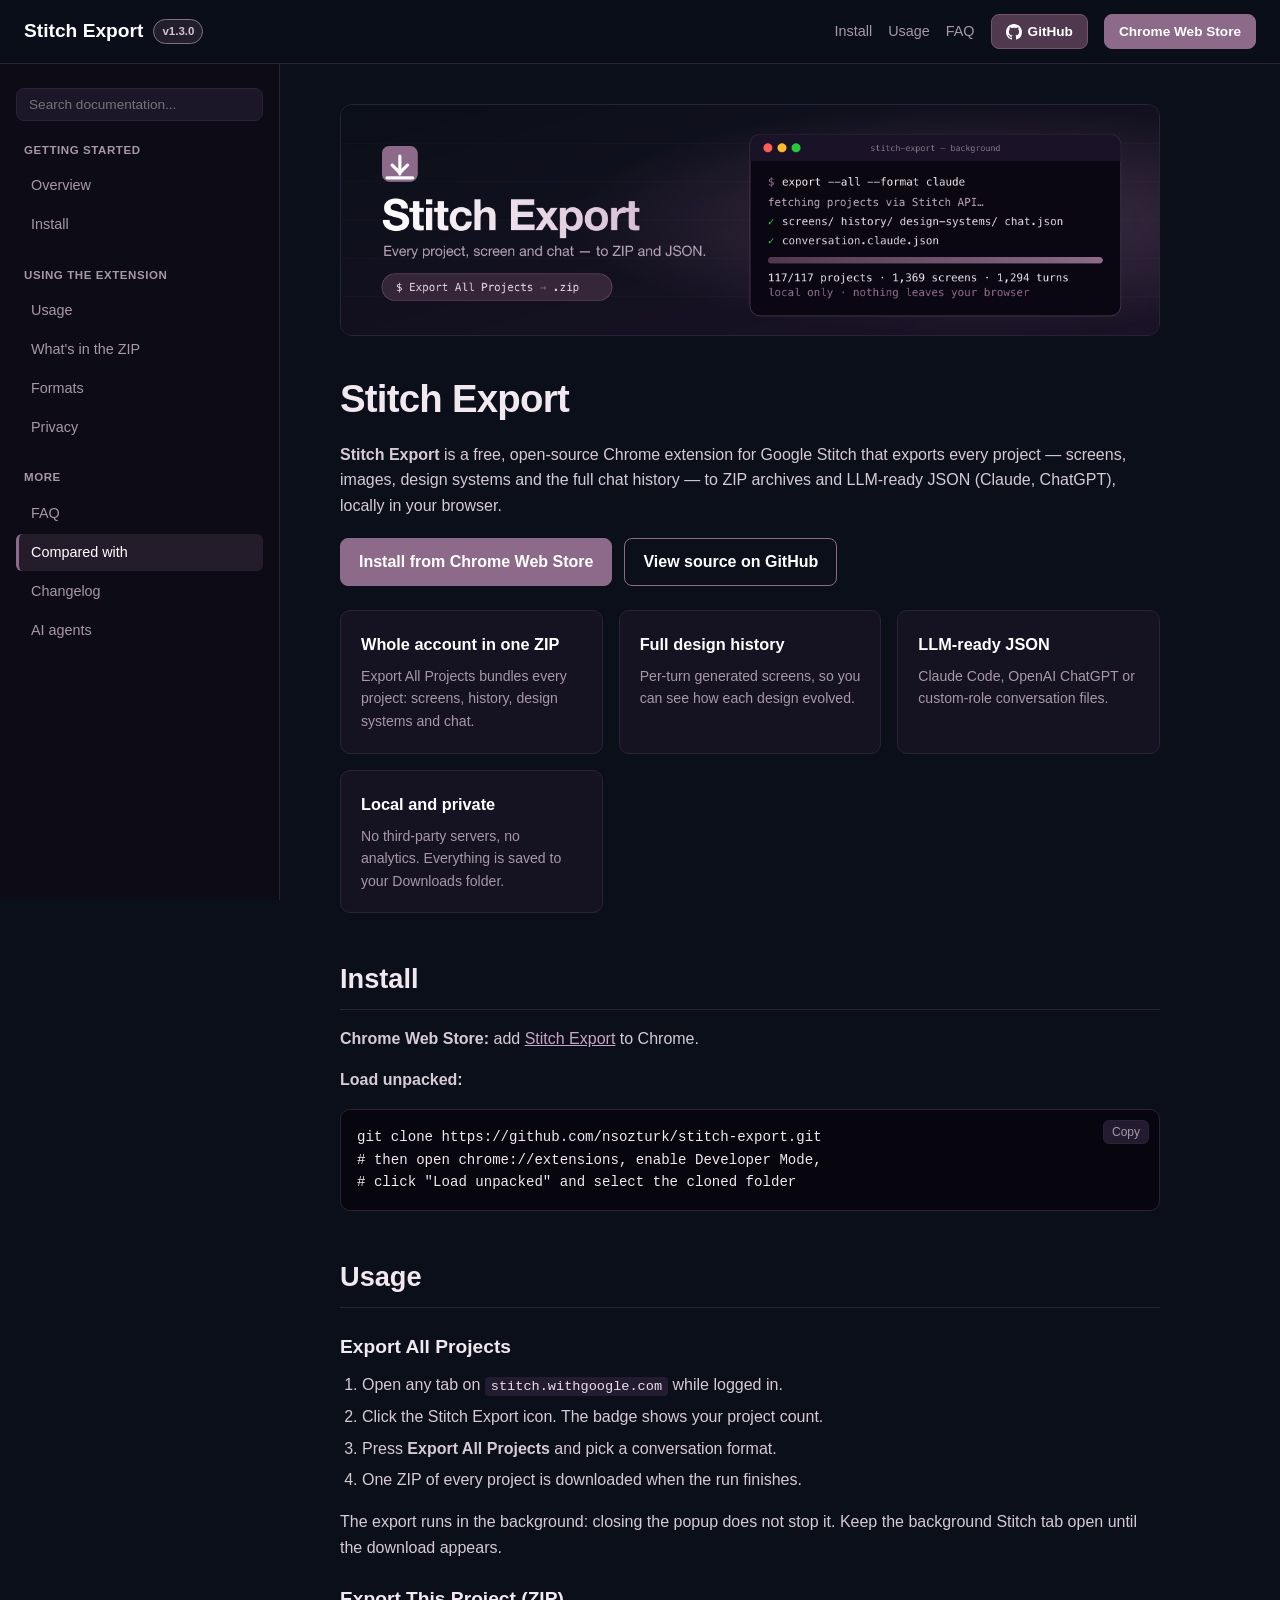
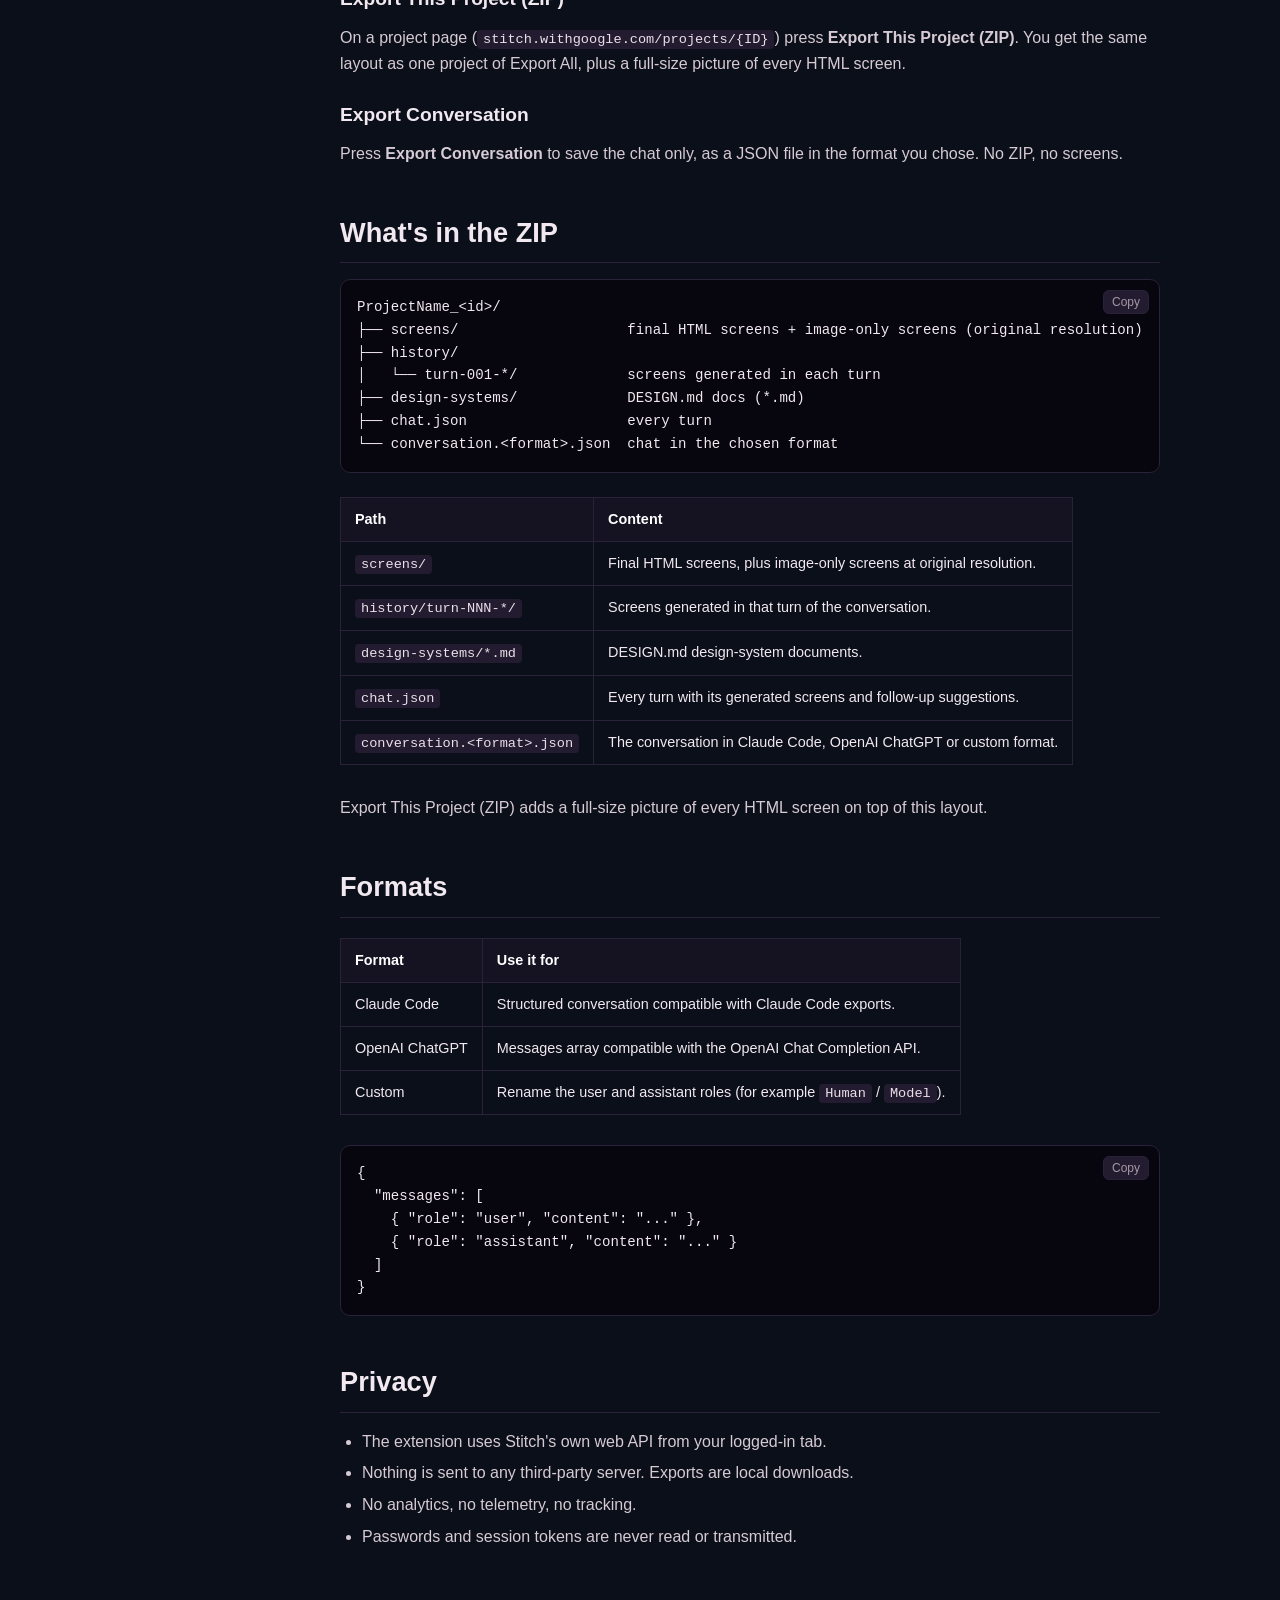
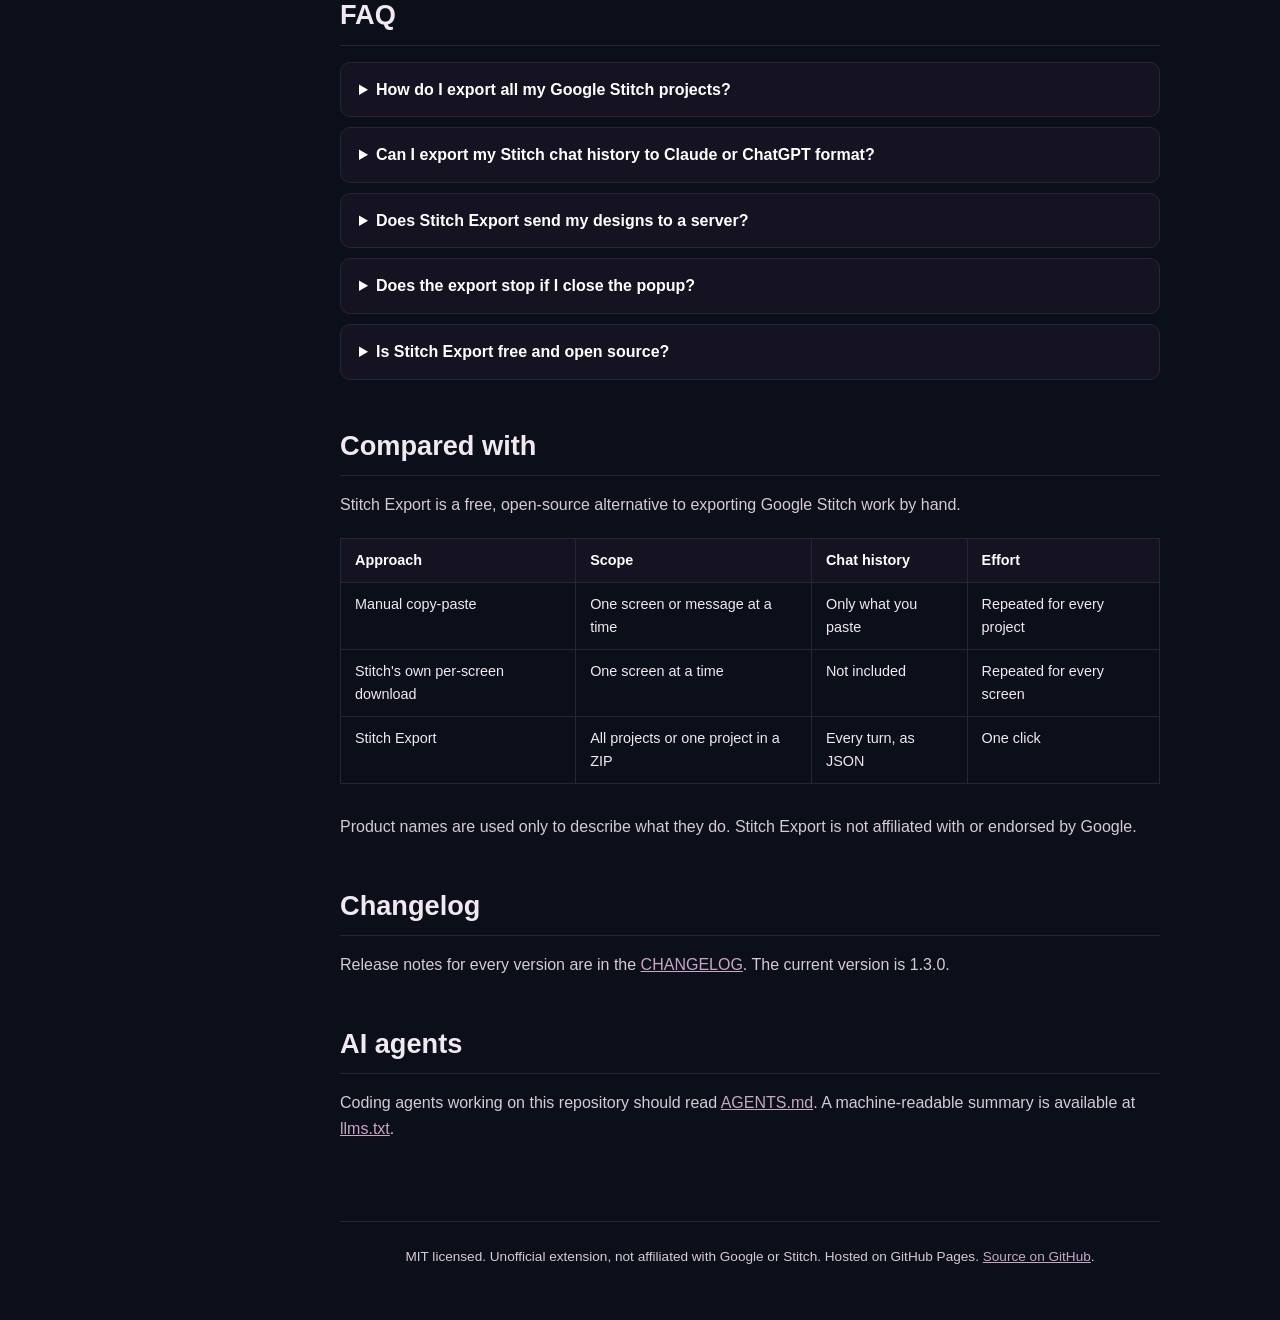
==== docs/index.html @ a4173d63 "release: v1.3.0, open-source docs portal and agent docs - manifest 1.3.0 with a clearer description;" ====
<!DOCTYPE html>
<html lang="en">
<head>
  <meta charset="UTF-8">
  <meta name="viewport" content="width=device-width, initial-scale=1.0">
  <title>Stitch Export — Export Google Stitch projects to ZIP and LLM-ready JSON</title>

  <meta name="description" content="Stitch Export is a free, open-source Chrome extension for Google Stitch that exports every project — screens, images, design systems and the full chat history — to ZIP archives and LLM-ready JSON (Claude, ChatGPT), locally in your browser.">
  <meta name="keywords" content="stitch export, google stitch, stitch export chrome extension, export stitch projects, stitch to zip, stitch chat history export, design.md, claude code json, chatgpt json, open source chrome extension">
  <meta name="author" content="nsozturk">
  <meta name="robots" content="index, follow">
  <link rel="canonical" href="https://nsozturk.github.io/stitch-export/">

  <meta property="og:type" content="website">
  <meta property="og:url" content="https://nsozturk.github.io/stitch-export/">
  <meta property="og:title" content="Stitch Export — Export Google Stitch projects to ZIP and LLM-ready JSON">
  <meta property="og:description" content="Free, open-source Chrome extension that exports every Google Stitch project — screens, images, design systems and chat history — to ZIP and Claude/ChatGPT JSON, locally.">
  <meta property="og:image" content="https://nsozturk.github.io/stitch-export/assets/banner.png">
  <meta property="og:site_name" content="Stitch Export">

  <meta name="twitter:card" content="summary_large_image">
  <meta name="twitter:url" content="https://nsozturk.github.io/stitch-export/">
  <meta name="twitter:title" content="Stitch Export — Export Google Stitch projects to ZIP and LLM-ready JSON">
  <meta name="twitter:description" content="Free, open-source Chrome extension that exports every Google Stitch project to ZIP and Claude/ChatGPT JSON, locally in your browser.">
  <meta name="twitter:image" content="https://nsozturk.github.io/stitch-export/assets/banner.png">

  <script type="application/ld+json">
  {
    "@context": "https://schema.org",
    "@graph": [
      {
        "@type": "SoftwareApplication",
        "name": "Stitch Export",
        "operatingSystem": "Chrome (Windows, macOS, Linux)",
        "applicationCategory": "BrowserApplication",
        "softwareVersion": "1.3.0",
        "description": "Stitch Export is a free, open-source Chrome extension for Google Stitch that exports every project — screens, images, design systems and the full chat history — to ZIP archives and LLM-ready JSON (Claude, ChatGPT), locally in your browser.",
        "url": "https://nsozturk.github.io/stitch-export/",
        "downloadUrl": "https://chromewebstore.google.com/detail/stitch-export/epmhicnoeiapmnobjhlliadbafbkdmag",
        "codeRepository": "https://github.com/nsozturk/stitch-export",
        "license": "https://opensource.org/licenses/MIT",
        "image": "https://nsozturk.github.io/stitch-export/assets/banner.png",
        "offers": { "@type": "Offer", "price": "0", "priceCurrency": "USD" },
        "author": { "@type": "Person", "name": "nsozturk", "url": "https://github.com/nsozturk" }
      },
      {
        "@type": "FAQPage",
        "mainEntity": [
          {
            "@type": "Question",
            "name": "How do I export all my Google Stitch projects?",
            "acceptedAnswer": { "@type": "Answer", "text": "Install Stitch Export, open any stitch.withgoogle.com tab, click the extension icon and press Export All Projects. One ZIP with every project is downloaded." }
          },
          {
            "@type": "Question",
            "name": "Can I export my Stitch chat history to Claude or ChatGPT format?",
            "acceptedAnswer": { "@type": "Answer", "text": "Yes. Choose Claude Code, OpenAI ChatGPT or a Custom format with your own user and assistant role names. The result is a conversation JSON file." }
          },
          {
            "@type": "Question",
            "name": "Does Stitch Export send my designs to a server?",
            "acceptedAnswer": { "@type": "Answer", "text": "No. It calls Stitch's own web API from your logged-in tab and saves files locally. Nothing is sent to any third-party server, and there is no analytics or telemetry." }
          },
          {
            "@type": "Question",
            "name": "Does the export stop if I close the popup?",
            "acceptedAnswer": { "@type": "Answer", "text": "No. The export runs in the background. Keep the background Stitch tab open until the ZIP is downloaded." }
          },
          {
            "@type": "Question",
            "name": "Is Stitch Export free and open source?",
            "acceptedAnswer": { "@type": "Answer", "text": "Yes. It is free, MIT licensed, and the source is on GitHub. It is an unofficial extension and is not affiliated with Google." }
          }
        ]
      }
    ]
  }
  </script>

  <style>
    :root {
      --bg: #0b0f19;
      --card-bg: #151222;
      --sidebar-bg: #0d0b16;
      --border: #2a2238;
      --text: #f1e8f0;
      --text-muted: #a898a6;
      --accent: #8D6A8A;
      --accent-2: #745472;
      --accent-3: #50384E;
      --accent-glow: rgba(141, 106, 138, 0.18);
      --code-bg: #07050d;
      --sidebar-width: 280px;
    }
    * { box-sizing: border-box; margin: 0; padding: 0; }
    html { scroll-behavior: smooth; scroll-padding-top: 80px; }
    body {
      font-family: -apple-system, BlinkMacSystemFont, "Segoe UI", Roboto, "Helvetica Neue", Arial, sans-serif;
      background: var(--bg); color: var(--text); line-height: 1.6; overflow-x: hidden;
    }
    a { color: #c9a6c5; }
    header.navbar {
      position: sticky; top: 0; z-index: 50; height: 64px;
      background: rgba(11, 15, 25, 0.88); backdrop-filter: blur(12px);
      border-bottom: 1px solid var(--border);
      display: flex; align-items: center; justify-content: space-between; padding: 0 24px;
    }
    .brand { display: flex; align-items: center; gap: 10px; font-weight: 800; font-size: 1.2rem; color: #fff; text-decoration: none; }
    .brand .badge {
      background: var(--accent-glow); color: #d9bfd6; border: 1px solid var(--accent);
      font-size: 0.72rem; padding: 2px 8px; border-radius: 9999px; font-weight: 600;
    }
    .nav-actions { display: flex; align-items: center; gap: 16px; }
    .nav-link { color: var(--text-muted); text-decoration: none; font-weight: 500; font-size: 0.9rem; }
    .nav-link:hover { color: #fff; }
    .btn-github, .btn-store {
      color: #fff; padding: 6px 14px; border-radius: 8px; text-decoration: none;
      font-size: 0.85rem; font-weight: 600; display: flex; align-items: center; gap: 6px;
      border: 1px solid var(--accent-2); background: var(--accent-3);
    }
    .btn-store { background: var(--accent); border-color: var(--accent); }
    .btn-github:hover { background: var(--accent-2); }
    .btn-store:hover { background: var(--accent-2); }

    .container { display: flex; max-width: 1440px; margin: 0 auto; }
    aside.sidebar {
      width: var(--sidebar-width); flex-shrink: 0; position: sticky; top: 64px; height: calc(100vh - 64px);
      background: var(--sidebar-bg); border-right: 1px solid var(--border); padding: 24px 16px; overflow-y: auto;
    }
    .search-box { margin-bottom: 20px; }
    .search-box input {
      width: 100%; background: #1b1628; border: 1px solid var(--border); border-radius: 8px;
      padding: 8px 12px; color: #fff; font-size: 0.85rem; outline: none;
    }
    .search-box input:focus { border-color: var(--accent); }
    .nav-section { margin-bottom: 22px; }
    .nav-section-title {
      font-size: 0.72rem; text-transform: uppercase; letter-spacing: 0.05em;
      color: var(--text-muted); margin-bottom: 8px; font-weight: 700; padding-left: 8px;
    }
    .nav-menu-item {
      display: block; padding: 7px 12px; color: var(--text-muted); text-decoration: none;
      font-size: 0.9rem; font-weight: 500; border-radius: 6px; margin-bottom: 2px; border-left: 3px solid transparent;
    }
    .nav-menu-item:hover, .nav-menu-item.active { color: #fff; background: var(--accent-glow); border-left-color: var(--accent); }

    main.content { flex: 1; min-width: 0; padding: 40px 60px; max-width: 940px; }
    .banner-hero { width: 100%; border-radius: 12px; border: 1px solid var(--border); margin-bottom: 32px; overflow: hidden; }
    .banner-hero img { width: 100%; height: auto; display: block; }
    h1 { font-size: 2.4rem; font-weight: 800; margin-bottom: 12px; letter-spacing: -0.02em; }
    h2 { font-size: 1.7rem; font-weight: 700; margin: 44px 0 16px; padding-bottom: 8px; border-bottom: 1px solid var(--border); }
    h3 { font-size: 1.2rem; font-weight: 600; margin: 24px 0 10px; }
    p { margin-bottom: 16px; color: #d6cad4; }
    ul, ol { margin: 0 0 16px 22px; color: #d6cad4; }
    li { margin-bottom: 6px; }

    pre {
      background: var(--code-bg); border: 1px solid var(--border); border-radius: 10px;
      padding: 16px; overflow-x: auto; margin: 16px 0 24px; position: relative;
    }
    code { font-family: ui-monospace, SFMono-Regular, Menlo, Consolas, monospace; font-size: 0.88rem; }
    p code, li code, td code {
      background: #231c30; color: #ecdfea; padding: 2px 6px; border-radius: 4px; font-size: 0.85rem;
    }
    .copy-btn {
      position: absolute; top: 10px; right: 10px; background: #231c30; color: var(--text-muted);
      border: 1px solid var(--border); padding: 4px 8px; border-radius: 6px; font-size: 0.75rem; cursor: pointer;
    }
    .copy-btn:hover { color: #fff; background: var(--accent-3); }

    table { width: 100%; border-collapse: collapse; margin: 20px 0 30px; display: block; overflow-x: auto; }
    th, td { border: 1px solid var(--border); padding: 10px 14px; text-align: left; font-size: 0.9rem; vertical-align: top; }
    th { background: var(--card-bg); color: #fff; font-weight: 600; }

    .feature-grid { display: grid; grid-template-columns: repeat(auto-fit, minmax(250px, 1fr)); gap: 16px; margin: 24px 0; }
    .feature-card { background: var(--card-bg); border: 1px solid var(--border); border-radius: 10px; padding: 20px; }
    .feature-card h4 { font-size: 1.02rem; margin-bottom: 8px; color: #fff; }
    .feature-card p { font-size: 0.88rem; margin: 0; color: var(--text-muted); }
    .cta { display: flex; flex-wrap: wrap; gap: 12px; margin: 20px 0 8px; }
    .cta a { text-decoration: none; padding: 10px 18px; border-radius: 8px; font-weight: 600; color: #fff; border: 1px solid var(--accent); }
    .cta a.primary { background: var(--accent); }
    .cta a:hover { background: var(--accent-2); }
    details { background: var(--card-bg); border: 1px solid var(--border); border-radius: 10px; padding: 14px 18px; margin-bottom: 10px; }
    summary { cursor: pointer; font-weight: 600; color: #fff; }
    details p { margin: 10px 0 0; }
    footer { margin-top: 80px; padding-top: 24px; border-top: 1px solid var(--border); font-size: 0.85rem; color: var(--text-muted); text-align: center; }

    @media (max-width: 900px) {
      aside.sidebar { display: none; }
      main.content { padding: 24px; }
      .nav-link { display: none; }
    }
  </style>
</head>
<body>

  <header class="navbar">
    <a href="#overview" class="brand">Stitch Export <span class="badge">v1.3.0</span></a>
    <div class="nav-actions">
      <a href="#install" class="nav-link">Install</a>
      <a href="#usage" class="nav-link">Usage</a>
      <a href="#faq" class="nav-link">FAQ</a>
      <a href="https://github.com/nsozturk/stitch-export" target="_blank" rel="noopener" class="btn-github">
        <svg height="16" width="16" viewBox="0 0 16 16" fill="currentColor" aria-hidden="true"><path d="M8 0C3.58 0 0 3.58 0 8c0 3.54 2.29 6.53 5.47 7.59.4.07.55-.17.55-.38 0-.19-.01-.82-.01-1.49-2.01.37-2.53-.49-2.69-.94-.09-.23-.48-.94-.82-1.13-.28-.15-.68-.52-.01-.53.63-.01 1.08.58 1.23.82.72 1.21 1.87.87 2.33.66.07-.52.28-.87.51-1.07-1.78-.2-3.64-.89-3.64-3.95 0-.87.31-1.59.82-2.15-.08-.2-.36-1.02.08-2.12 0 0 .67-.21 2.2.82.64-.18 1.32-.27 2-.27.68 0 1.36.09 2 .27 1.53-1.04 2.2-.82 2.2-.82.44 1.1.16 1.92.08 2.12.51.56.82 1.27.82 2.15 0 3.07-1.87 3.75-3.65 3.95.29.25.54.73.54 1.48 0 1.07-.01 1.93-.01 2.2 0 .21.15.46.55.38A8.013 8.013 0 0016 8c0-4.42-3.58-8-8-8z"/></svg>
        GitHub
      </a>
      <a href="https://chromewebstore.google.com/detail/stitch-export/epmhicnoeiapmnobjhlliadbafbkdmag" target="_blank" rel="noopener" class="btn-store">Chrome Web Store</a>
    </div>
  </header>

  <div class="container">
    <aside class="sidebar">
      <div class="search-box">
        <input type="text" id="docSearch" placeholder="Search documentation..." aria-label="Search documentation">
      </div>
      <div class="nav-section">
        <div class="nav-section-title">Getting Started</div>
        <a href="#overview" class="nav-menu-item active">Overview</a>
        <a href="#install" class="nav-menu-item">Install</a>
      </div>
      <div class="nav-section">
        <div class="nav-section-title">Using the extension</div>
        <a href="#usage" class="nav-menu-item">Usage</a>
        <a href="#zip-contents" class="nav-menu-item">What's in the ZIP</a>
        <a href="#formats" class="nav-menu-item">Formats</a>
        <a href="#privacy" class="nav-menu-item">Privacy</a>
      </div>
      <div class="nav-section">
        <div class="nav-section-title">More</div>
        <a href="#faq" class="nav-menu-item">FAQ</a>
        <a href="#alternatives" class="nav-menu-item">Compared with</a>
        <a href="#changelog" class="nav-menu-item">Changelog</a>
        <a href="#ai-agents" class="nav-menu-item">AI agents</a>
      </div>
    </aside>

    <main class="content">
      <div class="banner-hero">
        <img src="assets/banner.png" onerror="this.src='../assets/banner.png'" alt="Stitch Export Banner">
      </div>

      <section id="overview">
        <h1>Stitch Export</h1>
        <p><strong>Stitch Export</strong> is a free, open-source Chrome extension for Google Stitch that exports every project — screens, images, design systems and the full chat history — to ZIP archives and LLM-ready JSON (Claude, ChatGPT), locally in your browser.</p>
        <div class="cta">
          <a class="primary" href="https://chromewebstore.google.com/detail/stitch-export/epmhicnoeiapmnobjhlliadbafbkdmag" target="_blank" rel="noopener">Install from Chrome Web Store</a>
          <a href="https://github.com/nsozturk/stitch-export" target="_blank" rel="noopener">View source on GitHub</a>
        </div>
        <div class="feature-grid">
          <div class="feature-card"><h4>Whole account in one ZIP</h4><p>Export All Projects bundles every project: screens, history, design systems and chat.</p></div>
          <div class="feature-card"><h4>Full design history</h4><p>Per-turn generated screens, so you can see how each design evolved.</p></div>
          <div class="feature-card"><h4>LLM-ready JSON</h4><p>Claude Code, OpenAI ChatGPT or custom-role conversation files.</p></div>
          <div class="feature-card"><h4>Local and private</h4><p>No third-party servers, no analytics. Everything is saved to your Downloads folder.</p></div>
        </div>
      </section>

      <section id="install">
        <h2>Install</h2>
        <p><strong>Chrome Web Store:</strong> add <a href="https://chromewebstore.google.com/detail/stitch-export/epmhicnoeiapmnobjhlliadbafbkdmag" target="_blank" rel="noopener">Stitch Export</a> to Chrome.</p>
        <p><strong>Load unpacked:</strong></p>
        <pre><button class="copy-btn" onclick="copyCode(this)">Copy</button><code>git clone https://github.com/nsozturk/stitch-export.git
# then open chrome://extensions, enable Developer Mode,
# click "Load unpacked" and select the cloned folder</code></pre>
      </section>

      <section id="usage">
        <h2>Usage</h2>
        <h3>Export All Projects</h3>
        <ol>
          <li>Open any tab on <code>stitch.withgoogle.com</code> while logged in.</li>
          <li>Click the Stitch Export icon. The badge shows your project count.</li>
          <li>Press <strong>Export All Projects</strong> and pick a conversation format.</li>
          <li>One ZIP of every project is downloaded when the run finishes.</li>
        </ol>
        <p>The export runs in the background: closing the popup does not stop it. Keep the background Stitch tab open until the download appears.</p>
        <h3>Export This Project (ZIP)</h3>
        <p>On a project page (<code>stitch.withgoogle.com/projects/{ID}</code>) press <strong>Export This Project (ZIP)</strong>. You get the same layout as one project of Export All, plus a full-size picture of every HTML screen.</p>
        <h3>Export Conversation</h3>
        <p>Press <strong>Export Conversation</strong> to save the chat only, as a JSON file in the format you chose. No ZIP, no screens.</p>
      </section>

      <section id="zip-contents">
        <h2>What's in the ZIP</h2>
        <pre><button class="copy-btn" onclick="copyCode(this)">Copy</button><code>ProjectName_&lt;id&gt;/
├── screens/                    final HTML screens + image-only screens (original resolution)
├── history/
│   └── turn-001-*/             screens generated in each turn
├── design-systems/             DESIGN.md docs (*.md)
├── chat.json                   every turn
└── conversation.&lt;format&gt;.json  chat in the chosen format</code></pre>
        <table>
          <thead><tr><th>Path</th><th>Content</th></tr></thead>
          <tbody>
            <tr><td><code>screens/</code></td><td>Final HTML screens, plus image-only screens at original resolution.</td></tr>
            <tr><td><code>history/turn-NNN-*/</code></td><td>Screens generated in that turn of the conversation.</td></tr>
            <tr><td><code>design-systems/*.md</code></td><td>DESIGN.md design-system documents.</td></tr>
            <tr><td><code>chat.json</code></td><td>Every turn with its generated screens and follow-up suggestions.</td></tr>
            <tr><td><code>conversation.&lt;format&gt;.json</code></td><td>The conversation in Claude Code, OpenAI ChatGPT or custom format.</td></tr>
          </tbody>
        </table>
        <p>Export This Project (ZIP) adds a full-size picture of every HTML screen on top of this layout.</p>
      </section>

      <section id="formats">
        <h2>Formats</h2>
        <table>
          <thead><tr><th>Format</th><th>Use it for</th></tr></thead>
          <tbody>
            <tr><td>Claude Code</td><td>Structured conversation compatible with Claude Code exports.</td></tr>
            <tr><td>OpenAI ChatGPT</td><td>Messages array compatible with the OpenAI Chat Completion API.</td></tr>
            <tr><td>Custom</td><td>Rename the user and assistant roles (for example <code>Human</code> / <code>Model</code>).</td></tr>
          </tbody>
        </table>
        <pre><button class="copy-btn" onclick="copyCode(this)">Copy</button><code>{
  "messages": [
    { "role": "user", "content": "..." },
    { "role": "assistant", "content": "..." }
  ]
}</code></pre>
      </section>

      <section id="privacy">
        <h2>Privacy</h2>
        <ul>
          <li>The extension uses Stitch's own web API from your logged-in tab.</li>
          <li>Nothing is sent to any third-party server. Exports are local downloads.</li>
          <li>No analytics, no telemetry, no tracking.</li>
          <li>Passwords and session tokens are never read or transmitted.</li>
        </ul>
      </section>

      <section id="faq">
        <h2>FAQ</h2>
        <details><summary>How do I export all my Google Stitch projects?</summary><p>Install Stitch Export, open any stitch.withgoogle.com tab, click the extension icon and press Export All Projects. One ZIP with every project is downloaded.</p></details>
        <details><summary>Can I export my Stitch chat history to Claude or ChatGPT format?</summary><p>Yes. Choose Claude Code, OpenAI ChatGPT or a Custom format with your own user and assistant role names. The result is a conversation JSON file.</p></details>
        <details><summary>Does Stitch Export send my designs to a server?</summary><p>No. It calls Stitch's own web API from your logged-in tab and saves files locally. Nothing is sent to any third-party server, and there is no analytics or telemetry.</p></details>
        <details><summary>Does the export stop if I close the popup?</summary><p>No. The export runs in the background. Keep the background Stitch tab open until the ZIP is downloaded.</p></details>
        <details><summary>Is Stitch Export free and open source?</summary><p>Yes. It is free, MIT licensed, and the source is on GitHub. It is an unofficial extension and is not affiliated with Google.</p></details>
      </section>

      <section id="alternatives">
        <h2>Compared with</h2>
        <p>Stitch Export is a free, open-source alternative to exporting Google Stitch work by hand.</p>
        <table>
          <thead><tr><th>Approach</th><th>Scope</th><th>Chat history</th><th>Effort</th></tr></thead>
          <tbody>
            <tr><td>Manual copy-paste</td><td>One screen or message at a time</td><td>Only what you paste</td><td>Repeated for every project</td></tr>
            <tr><td>Stitch's own per-screen download</td><td>One screen at a time</td><td>Not included</td><td>Repeated for every screen</td></tr>
            <tr><td>Stitch Export</td><td>All projects or one project in a ZIP</td><td>Every turn, as JSON</td><td>One click</td></tr>
          </tbody>
        </table>
        <p>Product names are used only to describe what they do. Stitch Export is not affiliated with or endorsed by Google.</p>
      </section>

      <section id="changelog">
        <h2>Changelog</h2>
        <p>Release notes for every version are in the <a href="https://github.com/nsozturk/stitch-export/blob/main/CHANGELOG.md" target="_blank" rel="noopener">CHANGELOG</a>. The current version is 1.3.0.</p>
      </section>

      <section id="ai-agents">
        <h2>AI agents</h2>
        <p>Coding agents working on this repository should read <a href="https://github.com/nsozturk/stitch-export/blob/main/AGENTS.md" target="_blank" rel="noopener">AGENTS.md</a>. A machine-readable summary is available at <a href="llms.txt">llms.txt</a>.</p>
      </section>

      <footer>
        <p>MIT licensed. Unofficial extension, not affiliated with Google or Stitch. Hosted on GitHub Pages. <a href="https://github.com/nsozturk/stitch-export">Source on GitHub</a>.</p>
      </footer>
    </main>
  </div>

  <script>
    function copyCode(btn) {
      var code = btn.nextElementSibling.innerText;
      navigator.clipboard.writeText(code).then(function () {
        btn.innerText = 'Copied!';
        setTimeout(function () { btn.innerText = 'Copy'; }, 2000);
      });
    }
    document.getElementById('docSearch').addEventListener('input', function (e) {
      var q = e.target.value.toLowerCase();
      document.querySelectorAll('main.content section').forEach(function (sec) {
        sec.style.display = sec.innerText.toLowerCase().indexOf(q) !== -1 ? '' : 'none';
      });
    });
    var links = document.querySelectorAll('.nav-menu-item');
    var obs = new IntersectionObserver(function (entries) {
      entries.forEach(function (en) {
        if (en.isIntersecting) {
          links.forEach(function (l) { l.classList.toggle('active', l.getAttribute('href') === '#' + en.target.id); });
        }
      });
    }, { rootMargin: '-30% 0px -60% 0px' });
    document.querySelectorAll('main.content section').forEach(function (s) { obs.observe(s); });
  </script>
</body>
</html>
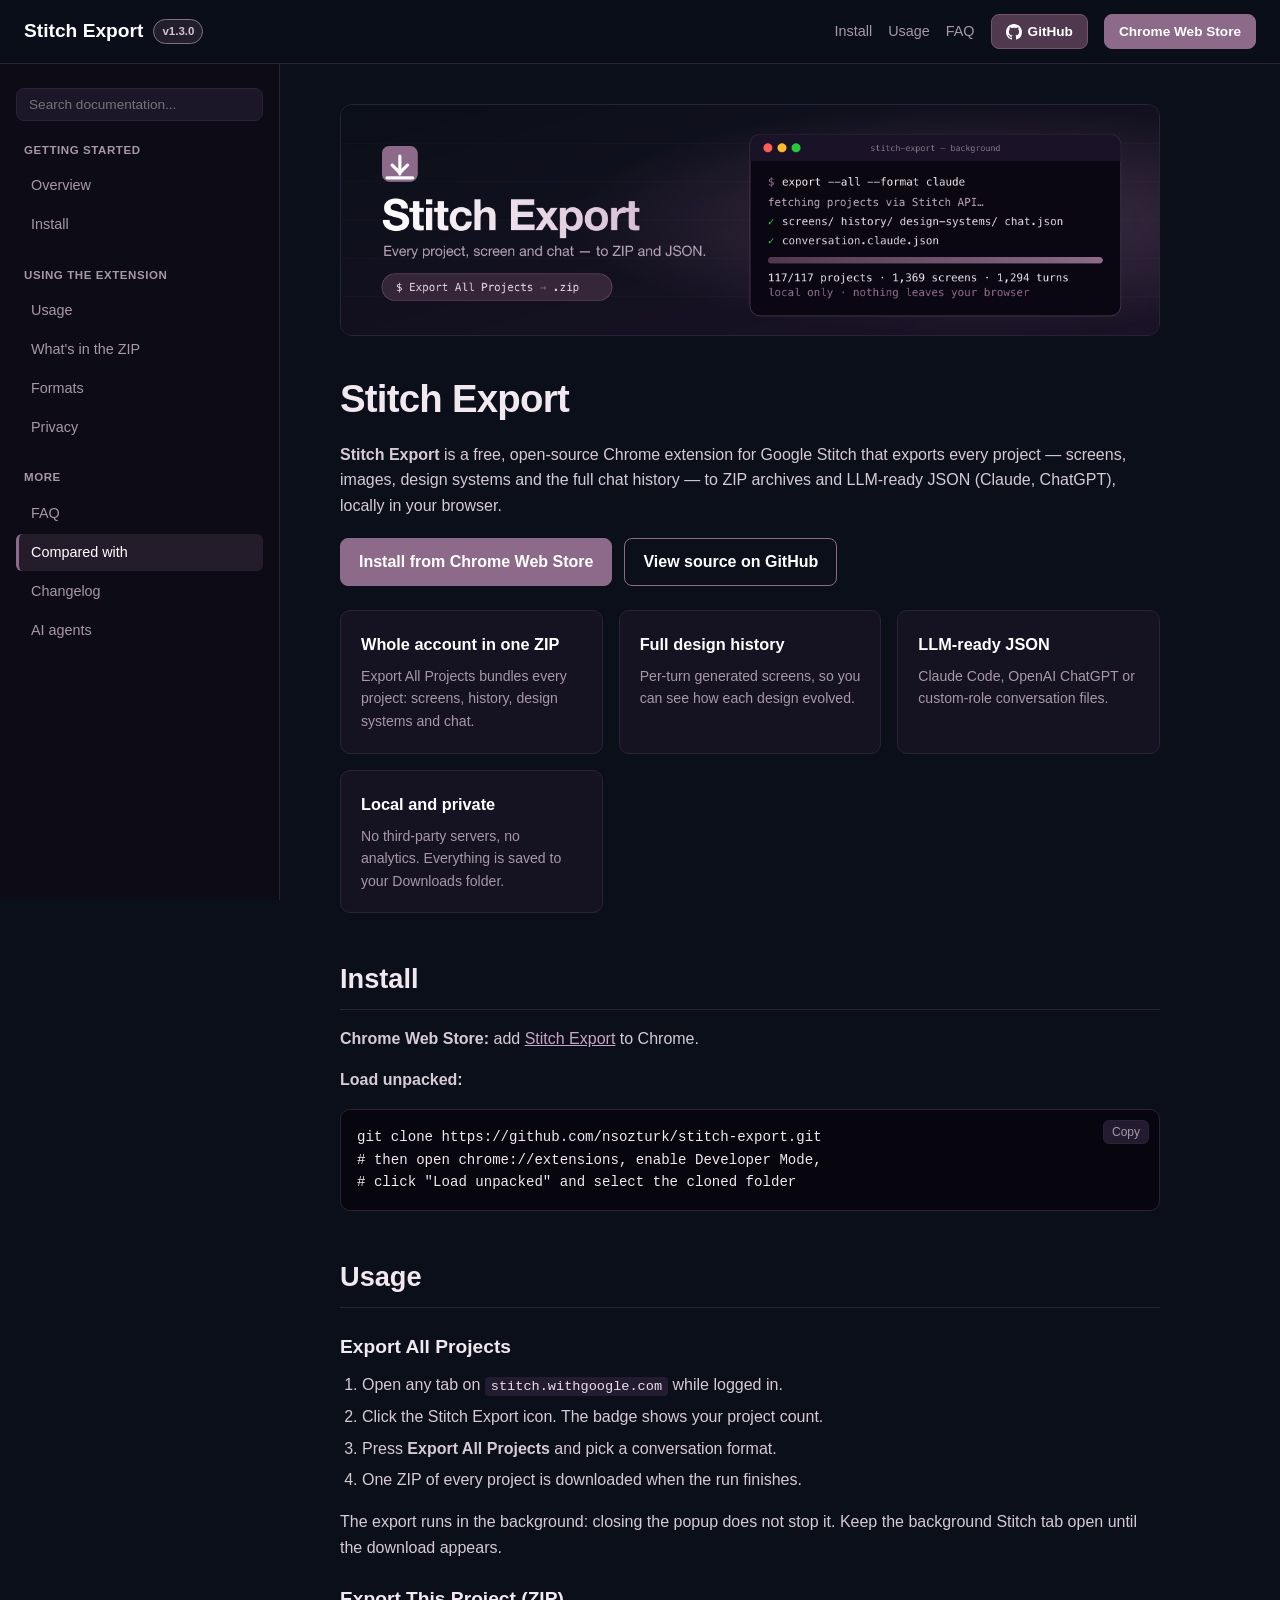
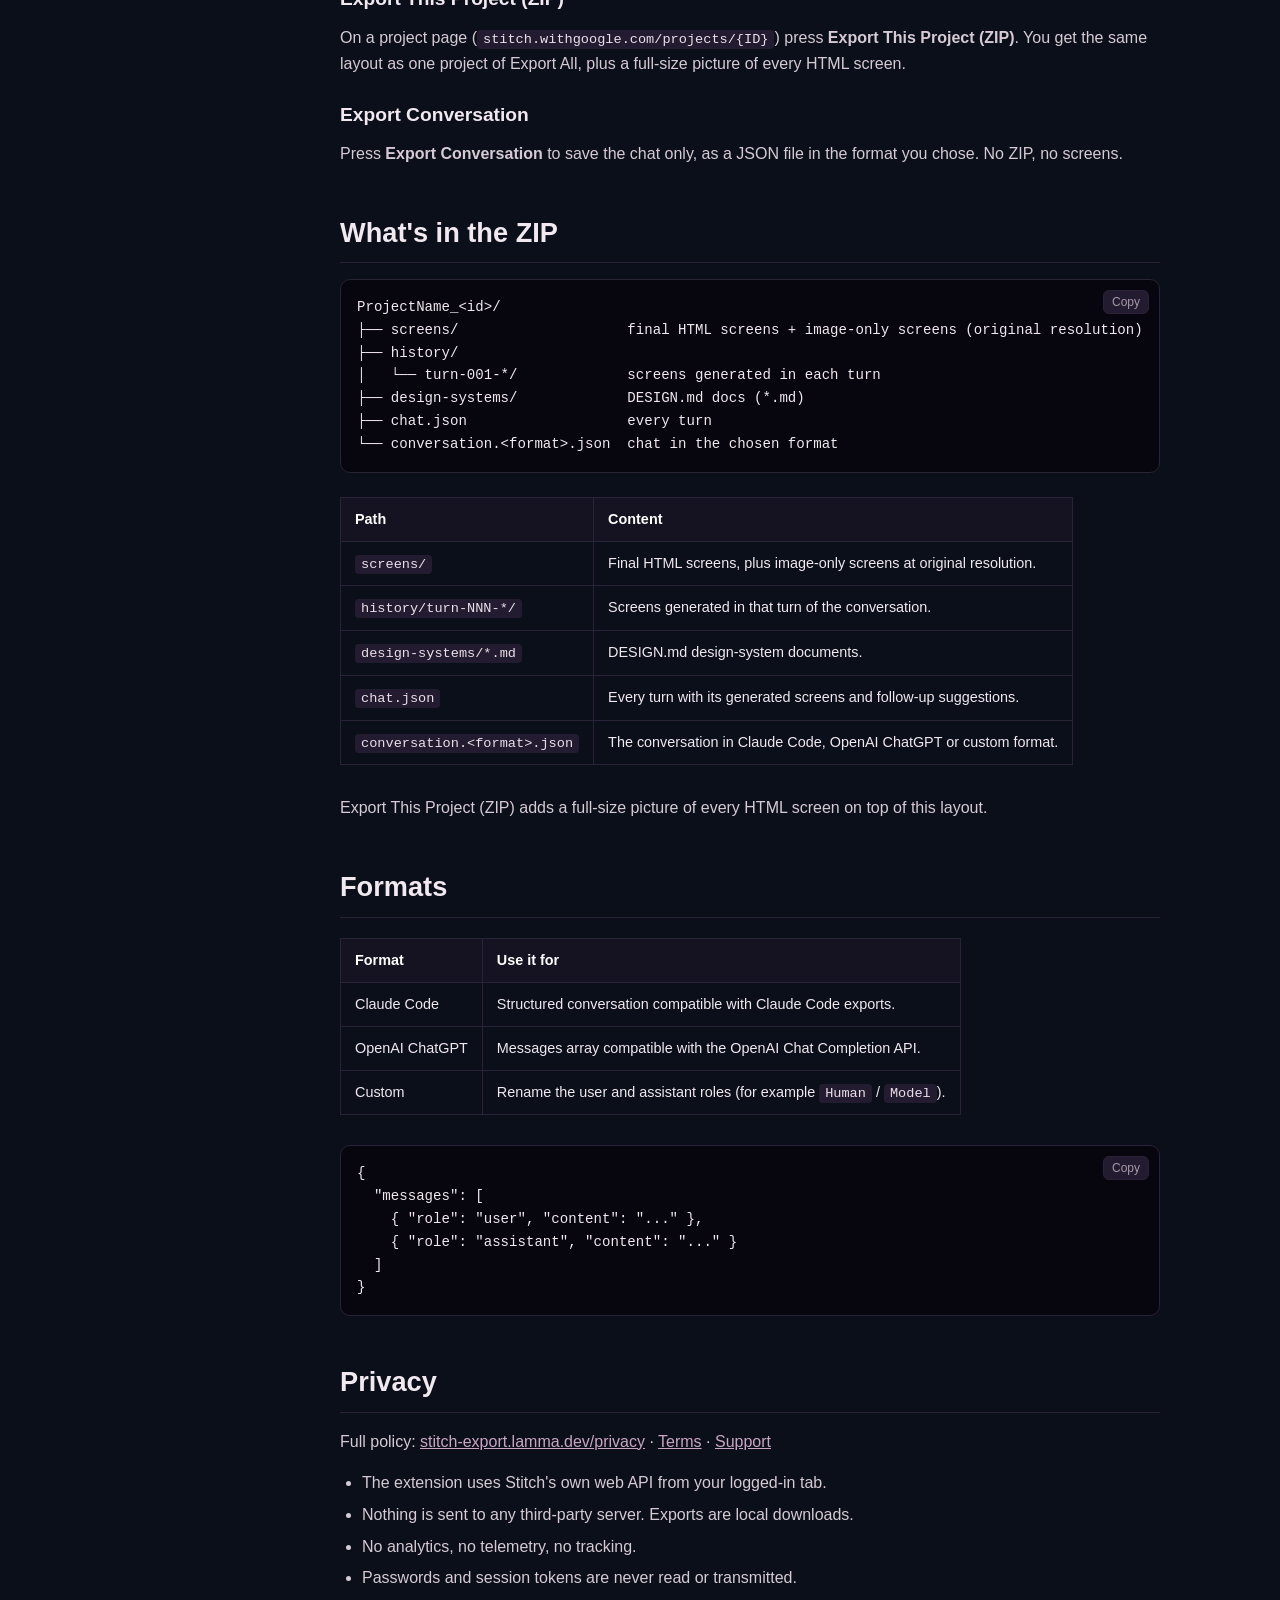
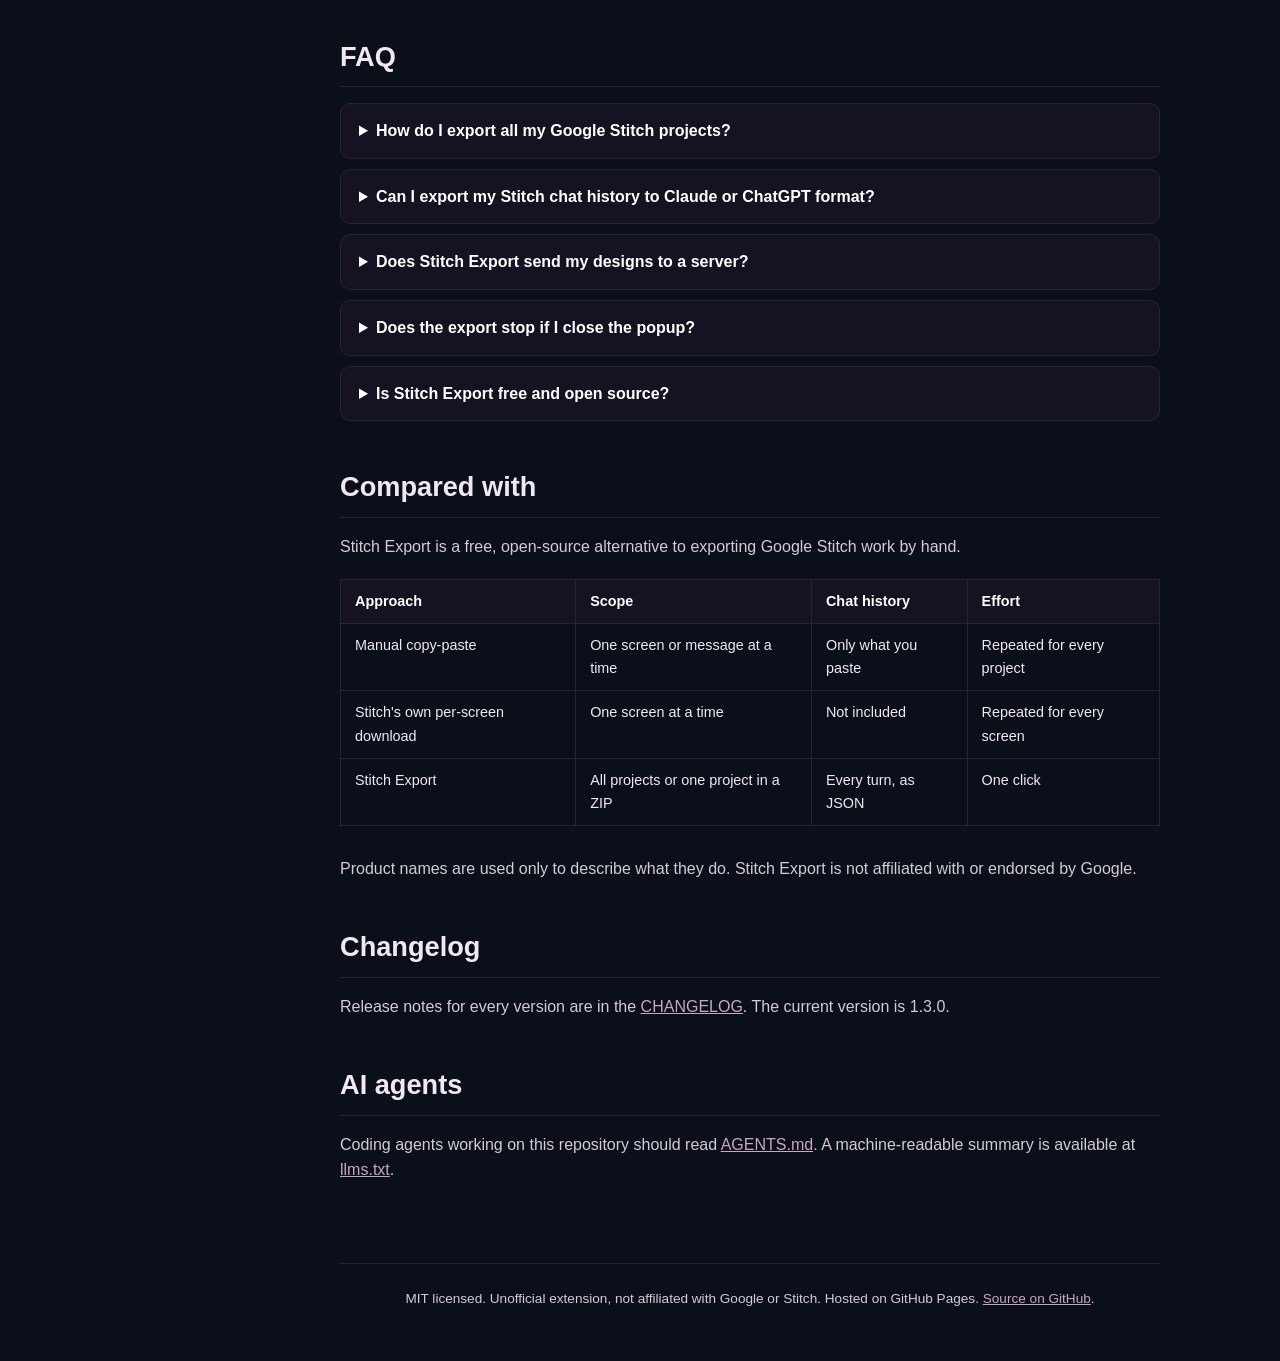
==== commit 20c31714: "docs: link the privacy policy, terms and support pages on stitch-export.lamma.dev Co-Authored-By: Cl" ====
--- a/docs/index.html
+++ b/docs/index.html
@@ -321,6 +321,7 @@
 
       <section id="privacy">
         <h2>Privacy</h2>
+        <p>Full policy: <a href="https://stitch-export.lamma.dev/privacy">stitch-export.lamma.dev/privacy</a> · <a href="https://stitch-export.lamma.dev/terms">Terms</a> · <a href="https://stitch-export.lamma.dev/support">Support</a></p>
         <ul>
           <li>The extension uses Stitch's own web API from your logged-in tab.</li>
           <li>Nothing is sent to any third-party server. Exports are local downloads.</li>
